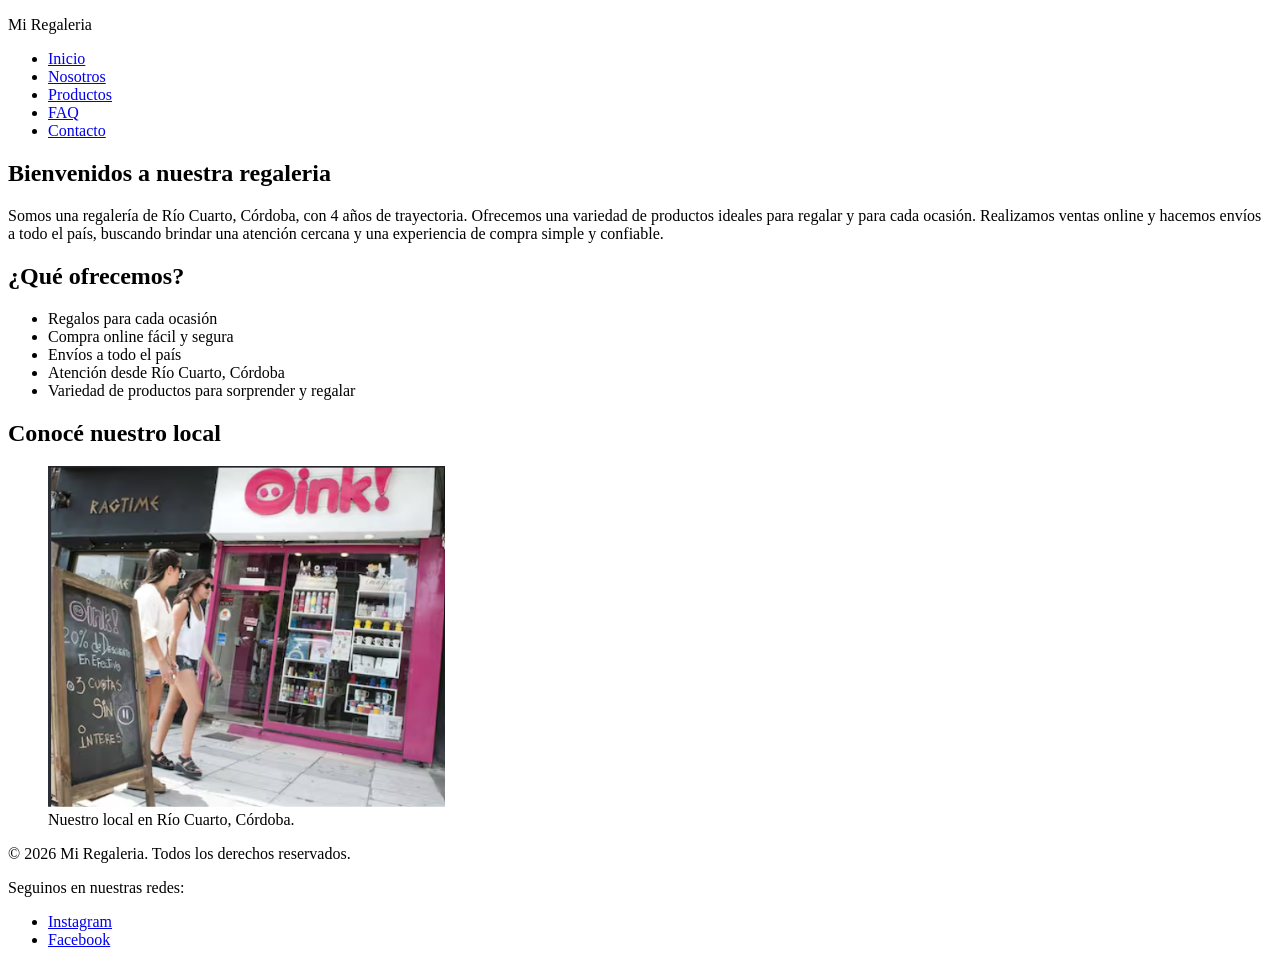
==== myregaleria/index.html @ a4a95bdc "Add files via upload" ====
<!DOCTYPE html>
<html lang="es">

<head>
    <meta charset="UTF-8">
    <meta name="viewport" content="width=device-width, initial-scale=1.0">
    <title>Mi Regaleria</title>
</head>

<body>

    <header>
        <p>Mi Regaleria</p>

        <nav>
            <ul>
                <li><a href="index.html">Inicio</a></li>
                <li><a href="pages/nosotros.html">Nosotros</a></li>
                <li><a href="pages/productos.html">Productos</a></li>
                <li><a href="pages/faq.html">FAQ</a></li>
                <li><a href="pages/contacto.html">Contacto</a></li>
            </ul>
        </nav>
    </header>

    <main>

        <section>
            <h1>Bienvenidos a nuestra regaleria</h1>

            <p>
                Somos una regalería de Río Cuarto, Córdoba, con 4 años de trayectoria.
                Ofrecemos una variedad de productos ideales para regalar y para cada ocasión.
                Realizamos ventas online y hacemos envíos a todo el país, buscando brindar
                una atención cercana y una experiencia de compra simple y confiable.
            </p>
        </section>

        <section>
            <h2>¿Qué ofrecemos?</h2>

            <ul>
                <li>Regalos para cada ocasión</li>
                <li>Compra online fácil y segura</li>
                <li>Envíos a todo el país</li>
                <li>Atención desde Río Cuarto, Córdoba</li>
                <li>Variedad de productos para sorprender y regalar</li>
            </ul>
        </section>



        <section>
            <h2>Conocé nuestro local</h2>
            <figure>
                <img src="./img/local.png"
                    alt="Fachada del local de Mi Regalería en Río Cuarto con exhibición de productos">
                <figcaption>Nuestro local en Río Cuarto, Córdoba.</figcaption>
            </figure>
        </section>

 
    </main>

    <footer>

        <p>&copy; 2026 Mi Regaleria. Todos los derechos reservados.</p>

        <p>Seguinos en nuestras redes:</p>

        <ul>
            <li><a href="#">Instagram</a></li>
            <li><a href="#">Facebook</a></li>
        </ul>

    </footer>

</body>

</html>
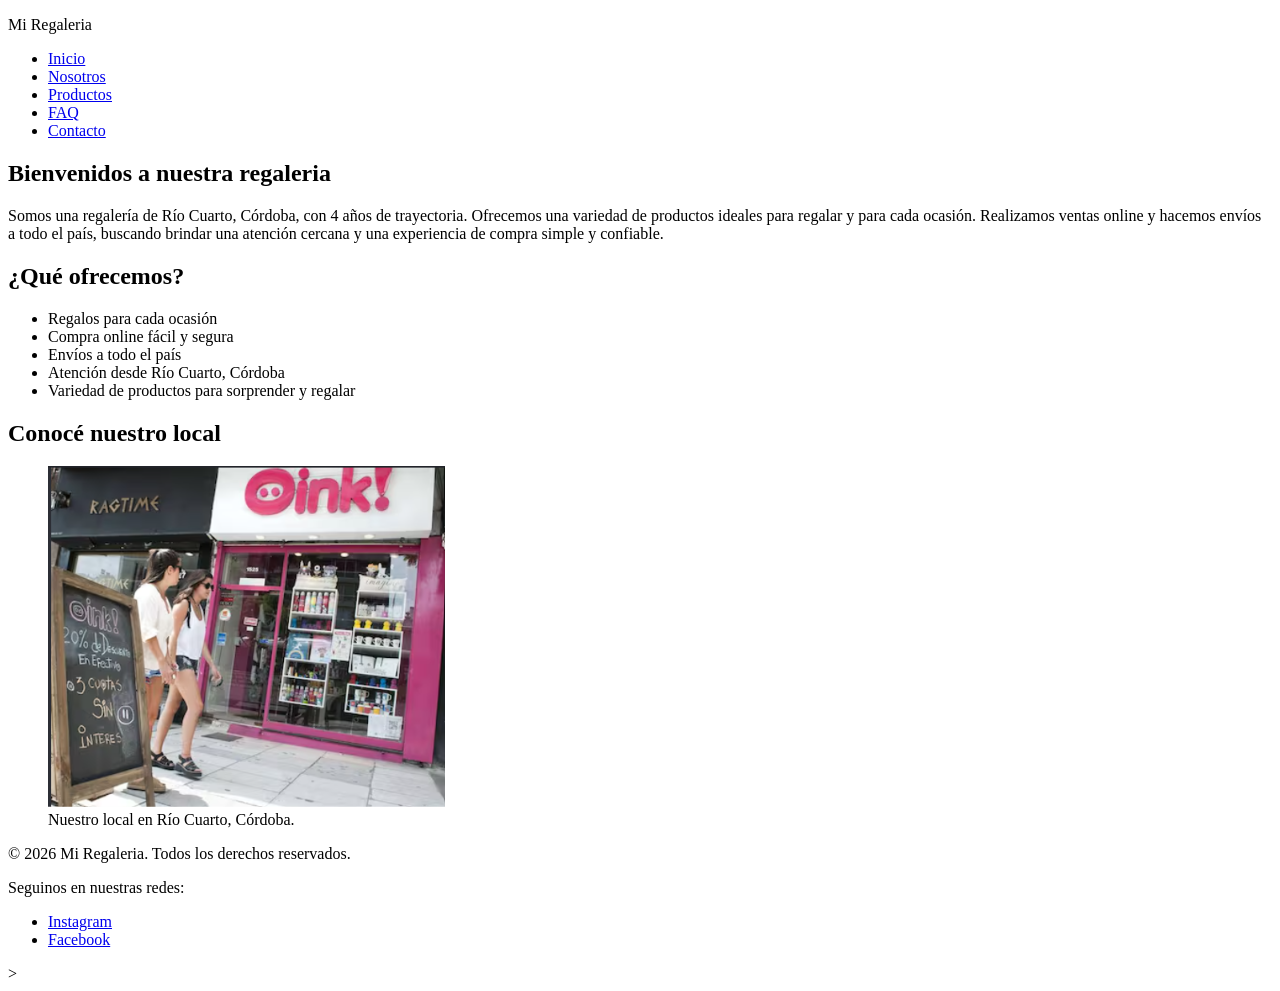
==== commit 81d8dad4: "prueba index" ====
--- a/myregaleria/index.html
+++ b/myregaleria/index.html
@@ -74,7 +74,7 @@
         </ul>
 
     </footer>
-
+<!--index-->>
 </body>
 
 </html>
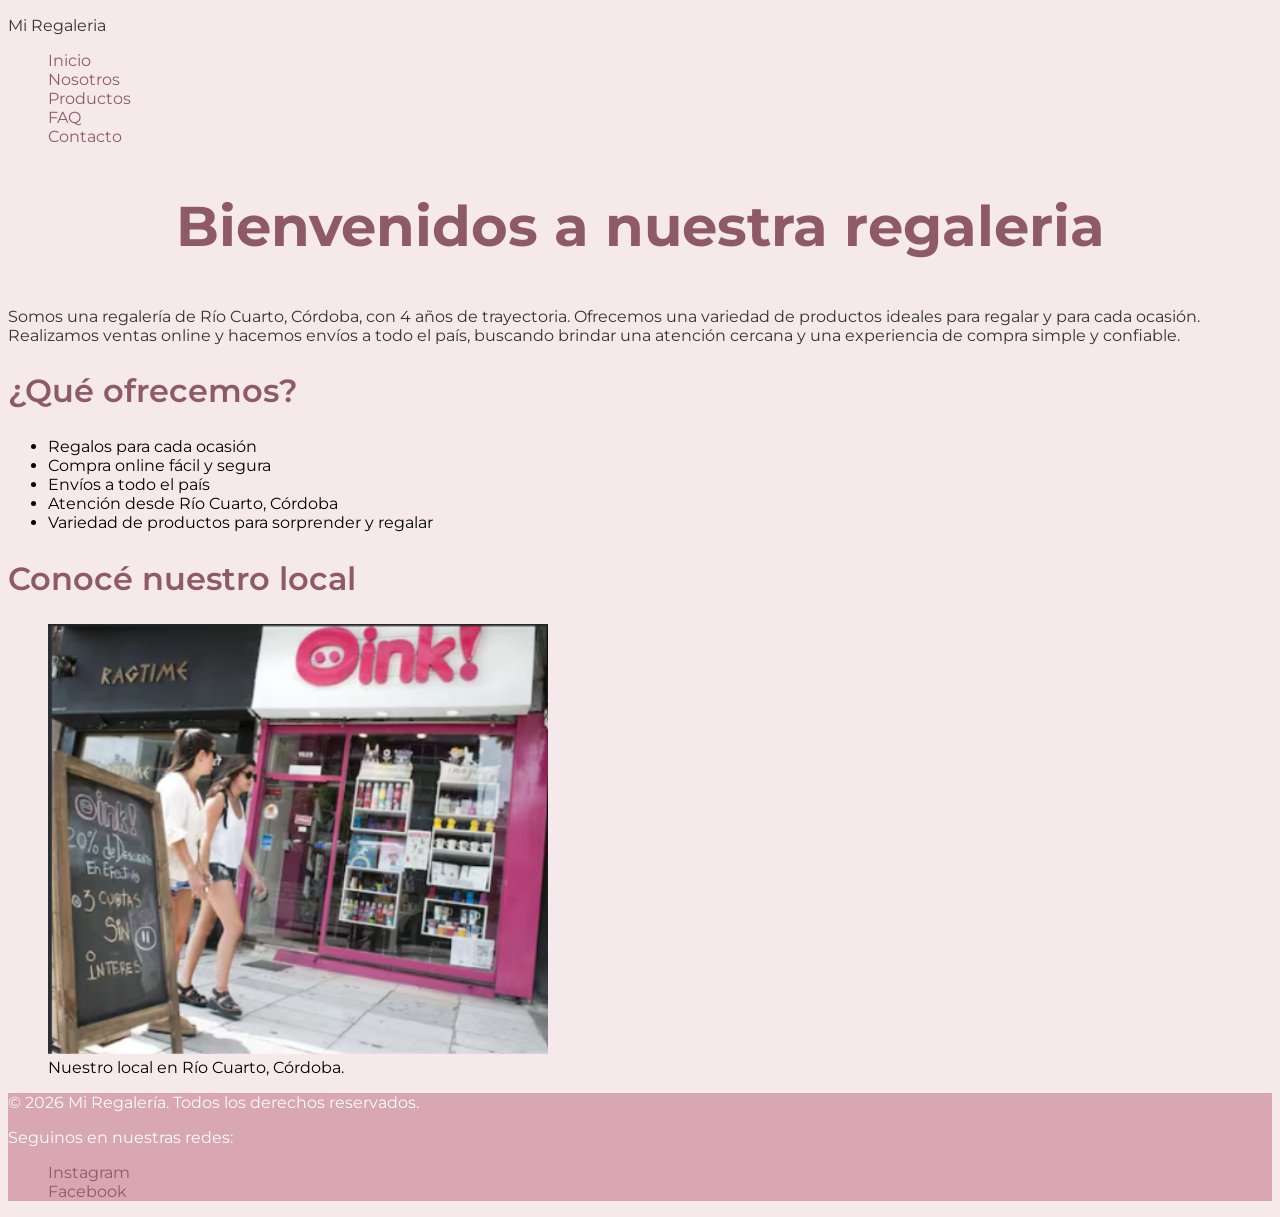
==== commit 153a5556: "Hoja de stilo css y correccion de algunos errores" ====
--- a/myregaleria/index.html
+++ b/myregaleria/index.html
@@ -4,16 +4,18 @@
 <head>
     <meta charset="UTF-8">
     <meta name="viewport" content="width=device-width, initial-scale=1.0">
+    <!-- CSS -->
+    <link rel="stylesheet" href="./styles/styles.css">
     <title>Mi Regaleria</title>
 </head>
 
 <body>
 
     <header>
-        <p>Mi Regaleria</p>
+        <p class="logo">Mi Regaleria</p>
 
         <nav>
-            <ul>
+            <ul class="nav-ul">
                 <li><a href="index.html">Inicio</a></li>
                 <li><a href="pages/nosotros.html">Nosotros</a></li>
                 <li><a href="pages/productos.html">Productos</a></li>
@@ -53,28 +55,25 @@
         <section>
             <h2>Conocé nuestro local</h2>
             <figure>
-                <img src="./img/local.png"
+                <img src="./assets/img/local.png"
                     alt="Fachada del local de Mi Regalería en Río Cuarto con exhibición de productos">
                 <figcaption>Nuestro local en Río Cuarto, Córdoba.</figcaption>
             </figure>
         </section>
 
- 
+
     </main>
 
     <footer>
+        <p class="p-footer">&copy; 2026 Mi Regalería. Todos los derechos reservados.</p>
+        <p class="p-footer">Seguinos en nuestras redes:</p>
 
-        <p>&copy; 2026 Mi Regaleria. Todos los derechos reservados.</p>
-
-        <p>Seguinos en nuestras redes:</p>
-
-        <ul>
+        <ul class="nav-ul">
             <li><a href="#">Instagram</a></li>
             <li><a href="#">Facebook</a></li>
         </ul>
 
     </footer>
-<!--index-->>
 </body>
 
 </html>
--- a/myregaleria/styles/styles.css
+++ b/myregaleria/styles/styles.css
@@ -0,0 +1,84 @@
+/* selector {
+    propiedad: valor;
+}
+*/
+
+/* 1rem = 16px */
+
+
+/* Importamos la tipografía desde Google Fonts */
+
+@import url('https://fonts.googleapis.com/css2?family=Montserrat:ital,wght@0,100..900;1,100..900&display=swap');
+
+
+/* Estilos generales de la página */
+
+body {
+    font-family: "Montserrat", sans-serif;
+    background-color: #F5E9EC;
+}
+
+
+/* Título principal */
+
+h1 {
+    color: #8E5A68;
+    font-size: 3.5rem;
+    font-weight: 700;
+    text-align: center;
+}
+
+
+/* Títulos secundarios */
+
+h2 {
+    color: #8E5A68;
+    font-size: 2rem;
+    font-weight: 600;
+}
+
+
+/* Títulos de los productos */
+
+h3 {
+    color: #8E5A68;
+    font-size: 1.5rem;
+    font-weight: 600;
+}
+
+
+/* Texto de la página */
+
+p {
+    color: #333333;
+}
+
+
+/* Estilos de la barra de navegación */
+
+.nav-ul li {
+    list-style: none;
+}
+
+.nav-ul li a {
+    color: #8E5A68;
+    text-decoration: none;
+}
+
+
+/* Tamaño de las imágenes */
+
+figure img {
+    width: 500px;
+}
+
+
+/* Estilos del pie de página */
+
+footer {
+    background-color: #D8A7B1;
+}
+
+.p-footer {
+    color: #FFFFFF;
+}
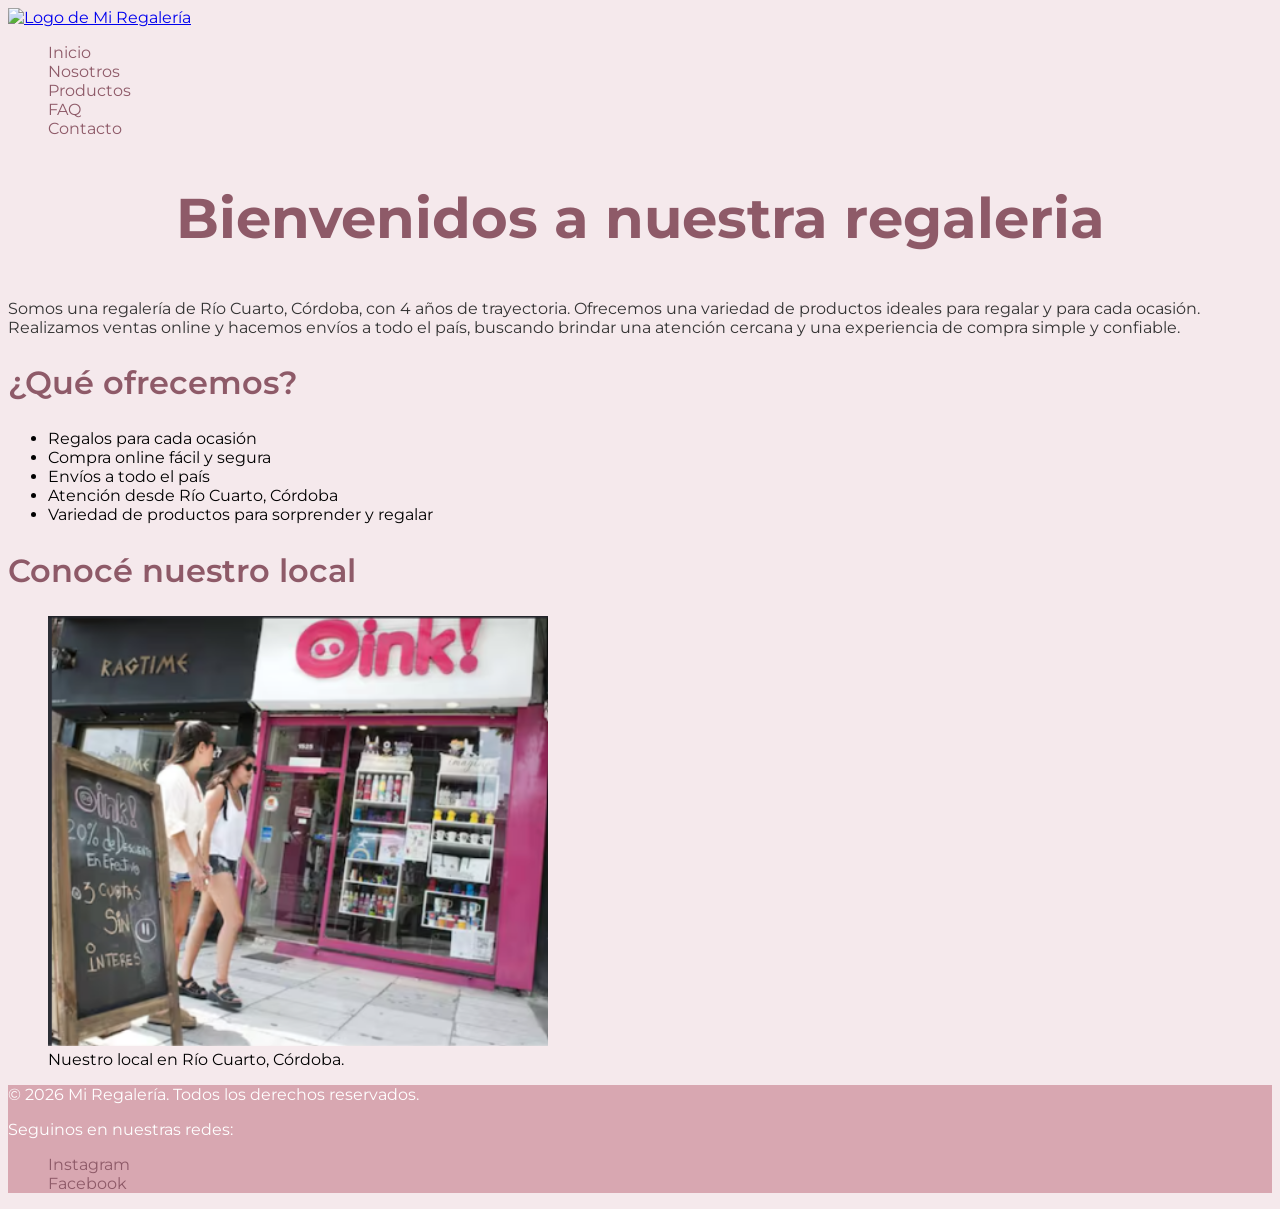
==== commit 6ed7e62d: "Agrego logo en header" ====
--- a/myregaleria/index.html
+++ b/myregaleria/index.html
@@ -12,7 +12,7 @@
 <body>
 
     <header>
-        <p class="logo">Mi Regaleria</p>
+        <a href="../index.html"> <img src="../assets/img/logo.jpg" alt="Logo de Mi Regalería" class="logo"> </a>
 
         <nav>
             <ul class="nav-ul">
--- a/myregaleria/styles/styles.css
+++ b/myregaleria/styles/styles.css
@@ -17,6 +17,7 @@
     font-family: "Montserrat", sans-serif;
     background-color: #F5E9EC;
 }
+
 
 
 /* Título principal */
@@ -53,6 +54,14 @@
     color: #333333;
 }
 
+/* Tamaños para el logo */
+
+.logo {
+    width: 100px;
+    height: auto;
+    object-fit: contain;
+}
+
 
 /* Estilos de la barra de navegación */
 
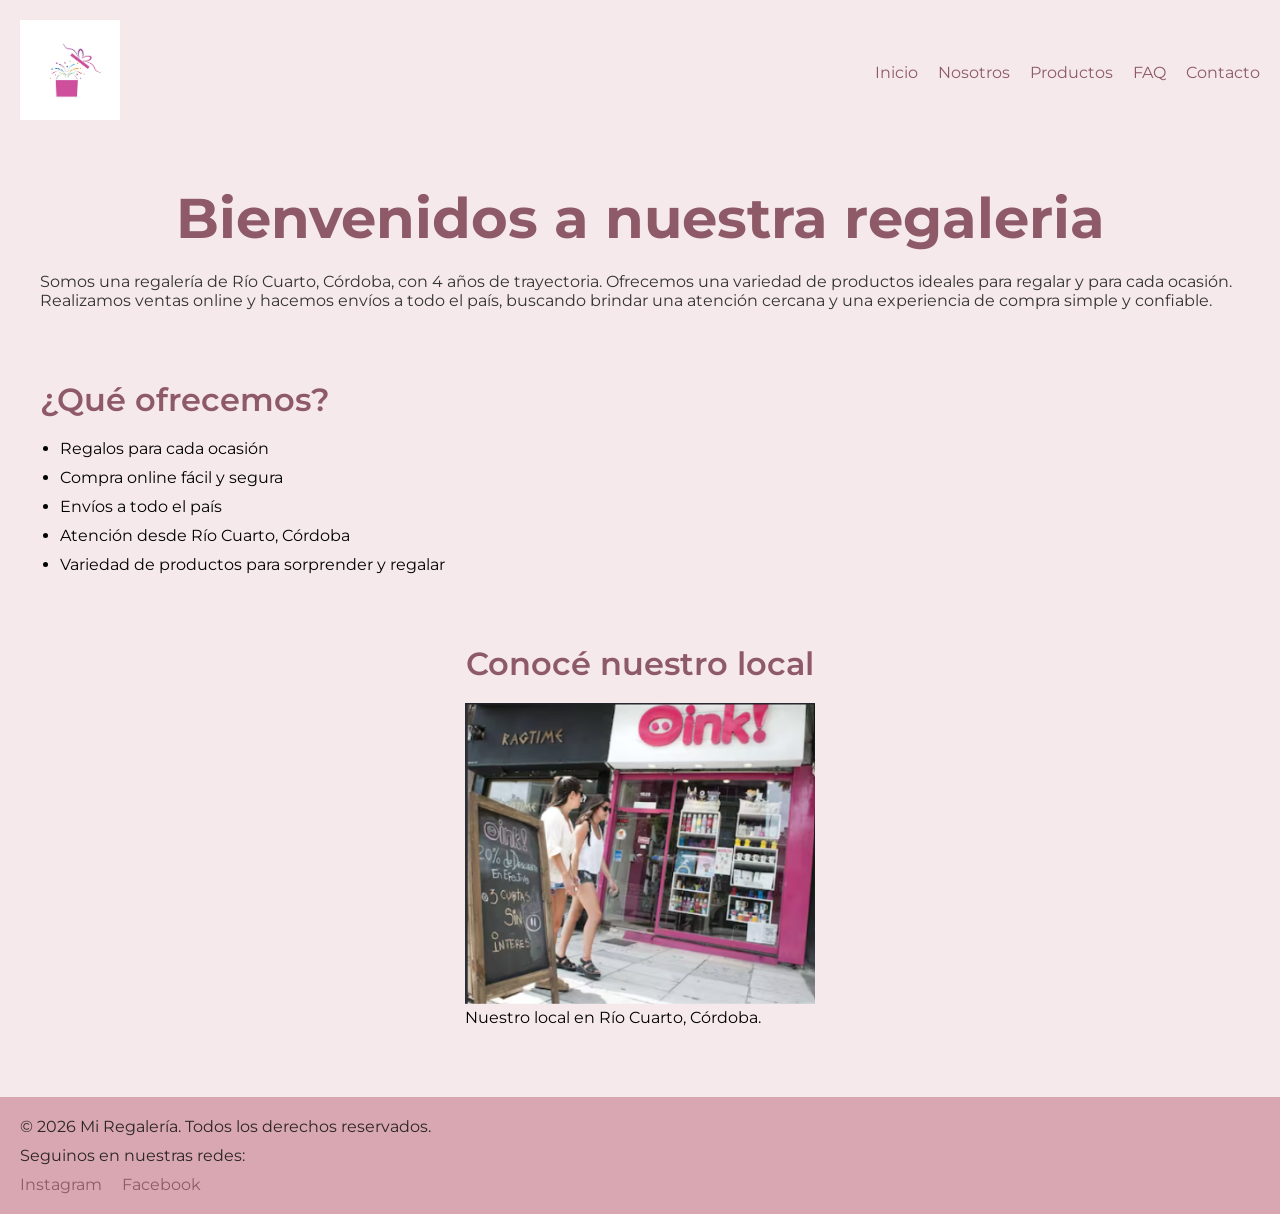
==== commit e3ffe584: "Entregable 3" ====
--- a/myregaleria/index.html
+++ b/myregaleria/index.html
@@ -12,8 +12,9 @@
 <body>
 
     <header>
-        <a href="../index.html"> <img src="../assets/img/logo.jpg" alt="Logo de Mi Regalería" class="logo"> </a>
-
+        <a href="./index.html">
+            <img src="./assets/img/logo.jpg" alt="Logo de Mi Regalería" class="logo">
+        </a>
         <nav>
             <ul class="nav-ul">
                 <li><a href="index.html">Inicio</a></li>
@@ -26,8 +27,9 @@
     </header>
 
     <main>
+        <!-- Sección de bienvenida -->
 
-        <section>
+        <section class="bienvenida">
             <h1>Bienvenidos a nuestra regaleria</h1>
 
             <p>
@@ -37,8 +39,10 @@
                 una atención cercana y una experiencia de compra simple y confiable.
             </p>
         </section>
+        
+        <!-- Sección de beneficios -->
 
-        <section>
+        <section class="beneficios">
             <h2>¿Qué ofrecemos?</h2>
 
             <ul>
@@ -51,8 +55,9 @@
         </section>
 
 
+        <!-- Sección de nuestro local -->
 
-        <section>
+        <section class="local">
             <h2>Conocé nuestro local</h2>
             <figure>
                 <img src="./assets/img/local.png"
--- a/myregaleria/styles/styles.css
+++ b/myregaleria/styles/styles.css
@@ -1,27 +1,27 @@
-/* selector {
-    propiedad: valor;
-}
-*/
 
-/* 1rem = 16px */
+/* ===== GOOGLE FONTS ===== */
+
+@import url('https://fonts.googleapis.com/css2?family=Montserrat:wght@100..900&display=swap');
 
 
-/* Importamos la tipografía desde Google Fonts */
+/* ===== RESET DEL BOX MODEL ===== */
 
-@import url('https://fonts.googleapis.com/css2?family=Montserrat:ital,wght@0,100..900;1,100..900&display=swap');
+/* Eliminamos los márgenes y espacios predeterminados */
+* {
+    margin: 0;
+    padding: 0;
+    box-sizing: border-box;
+}
 
 
-/* Estilos generales de la página */
+/* ===== ESTILOS GENERALES ===== */
 
 body {
     font-family: "Montserrat", sans-serif;
     background-color: #F5E9EC;
 }
 
-
-
 /* Título principal */
-
 h1 {
     color: #8E5A68;
     font-size: 3.5rem;
@@ -29,65 +29,157 @@
     text-align: center;
 }
 
-
 /* Títulos secundarios */
-
 h2 {
     color: #8E5A68;
     font-size: 2rem;
     font-weight: 600;
 }
 
-
 /* Títulos de los productos */
-
 h3 {
     color: #8E5A68;
     font-size: 1.5rem;
     font-weight: 600;
 }
 
-
-/* Texto de la página */
-
+/* Textos de la página */
 p {
     color: #333333;
 }
 
-/* Tamaños para el logo */
 
+/* ===== HEADER Y NAVEGACIÓN ===== */
+
+/* Organizamos el logo y el menú en una fila */
+header {
+    display: flex;
+    justify-content: space-between;
+    align-items: center;
+    padding: 20px;
+}
+
+/* Tamaño del logo */
 .logo {
     width: 100px;
     height: auto;
     object-fit: contain;
 }
 
+/* Organizamos los enlaces del menú */
+.nav-ul {
+    display: flex;
+    gap: 20px;
+    list-style: none;
+    align-items: center;
+}
 
-/* Estilos de la barra de navegación */
-
+/* Quitamos las viñetas de las listas de navegación */
 .nav-ul li {
     list-style: none;
 }
 
+/* Estilos de los enlaces */
 .nav-ul li a {
     color: #8E5A68;
     text-decoration: none;
 }
 
 
-/* Tamaño de las imágenes */
+/* ===== CONTENIDO PRINCIPAL ===== */
 
-figure img {
-    width: 500px;
+/* Espacio interno del contenido */
+main {
+    padding: 20px;
+}
+
+/* Separación entre las secciones */
+section {
+    margin-bottom: 30px;
 }
 
 
-/* Estilos del pie de página */
+/* ===== PÁGINA DE INICIO ===== */
 
+/* Sección de bienvenida */
+.bienvenida {
+    display: flex;
+    flex-direction: column;
+    gap: 20px;
+    align-items: center;
+    padding: 20px;
+}
+
+/* Sección de beneficios */
+.beneficios {
+    display: flex;
+    flex-direction: column;
+    gap: 20px;
+    padding: 20px;
+}
+
+/* Organizamos los elementos de la lista */
+.beneficios ul {
+    display: flex;
+    flex-direction: column;
+    gap: 10px;
+    padding-left: 20px;
+}
+
+/* Sección de nuestro local */
+.local {
+    display: flex;
+    flex-direction: column;
+    gap: 20px;
+    padding: 20px;
+    align-items: center;
+}
+
+
+/* ===== PÁGINA DE PRODUCTOS ===== */
+
+/* Organizamos las tarjetas una al lado de la otra */
+.productos {
+    display: flex;
+    flex-direction: row;
+    gap: 20px;
+    flex-wrap: wrap;
+}
+
+/* Estilos de cada tarjeta de producto */
+.productos article {
+    padding: 20px;
+    border: 1px solid #8E5A68;
+    flex: 1 1 300px;
+
+    display: flex;
+    flex-direction: column;
+    gap: 15px;
+}
+
+
+/* ===== IMÁGENES ===== */
+
+/* Ajustamos el tamaño de las imágenes */
+figure img {
+    width: 100%;
+    max-width: 350px;
+}
+
+
+/* ===== FOOTER ===== */
+
+/* Organizamos el contenido del pie de página */
 footer {
     background-color: #D8A7B1;
+    padding: 20px;
+
+    display: flex;
+    flex-direction: column;
+    gap: 10px;
 }
 
+/* Color de los textos del footer */
 .p-footer {
-    color: #FFFFFF;
-}+    color: #2c2525;
+}
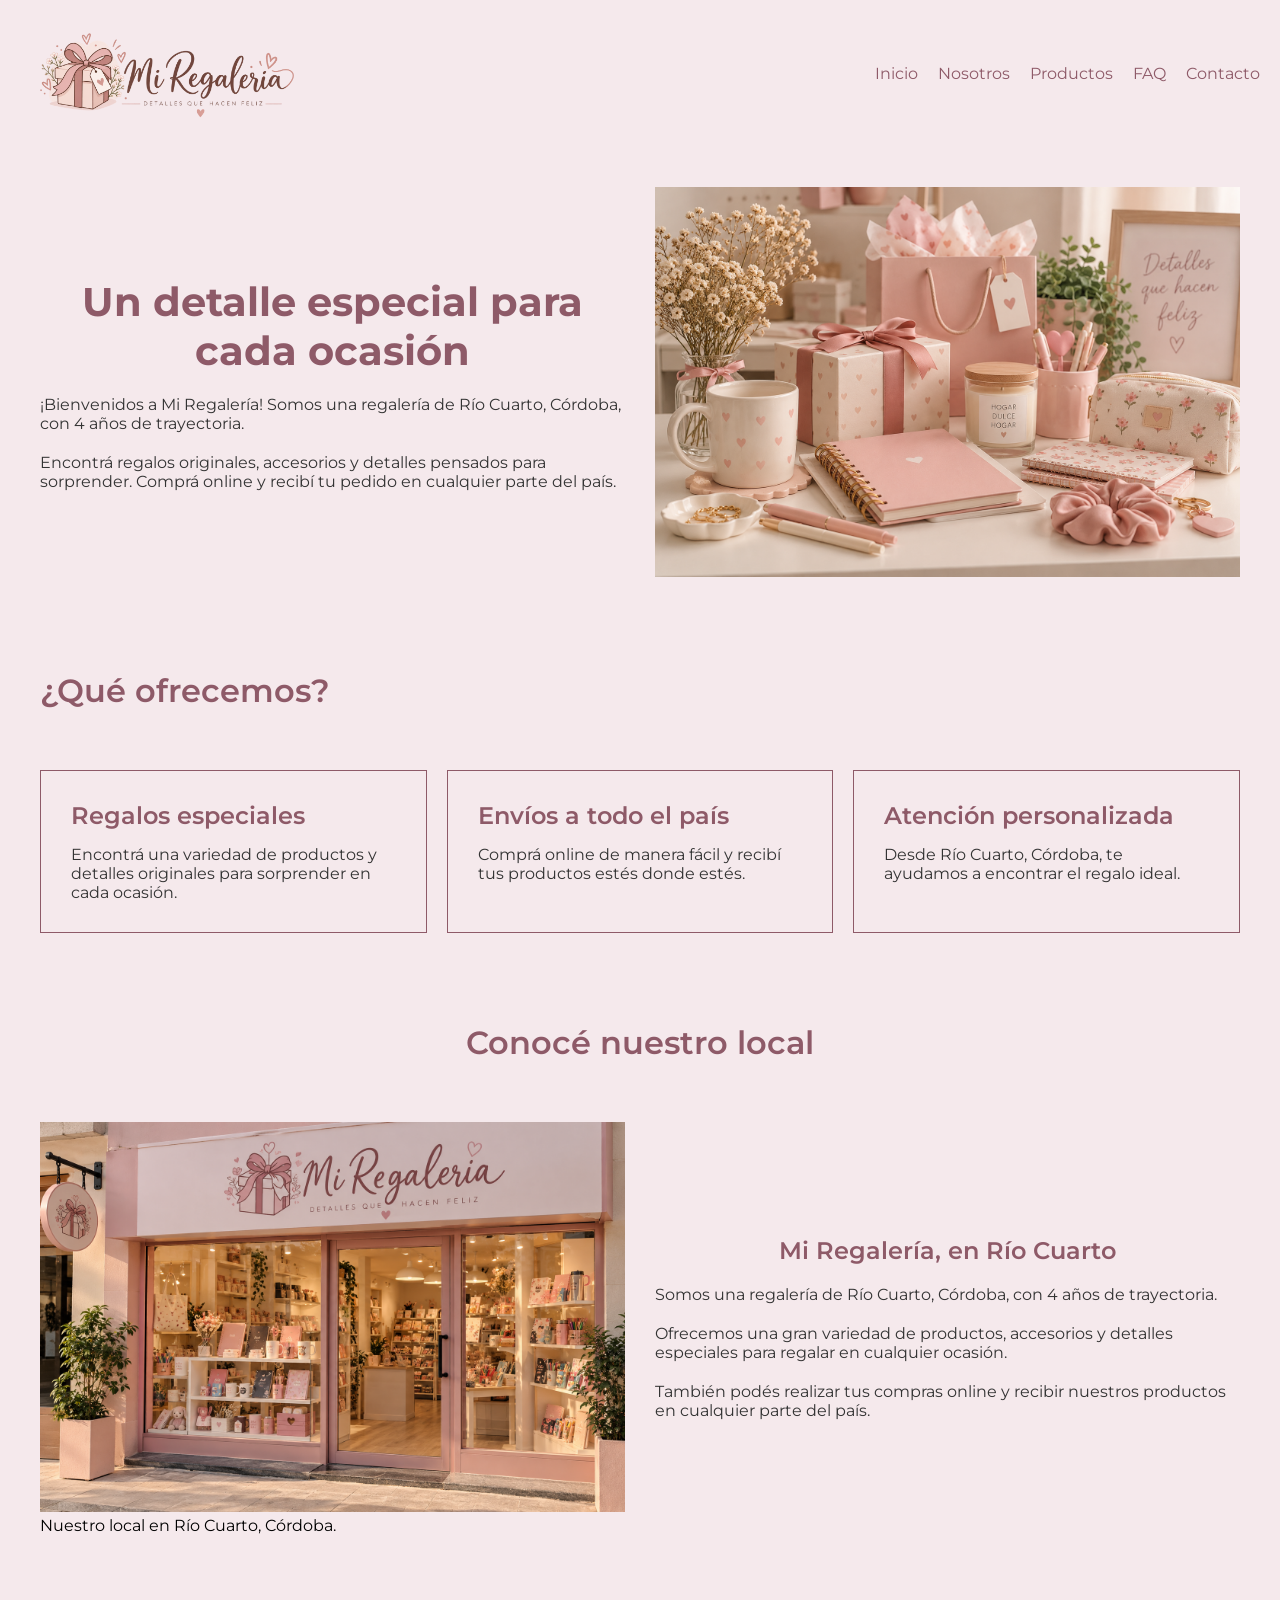
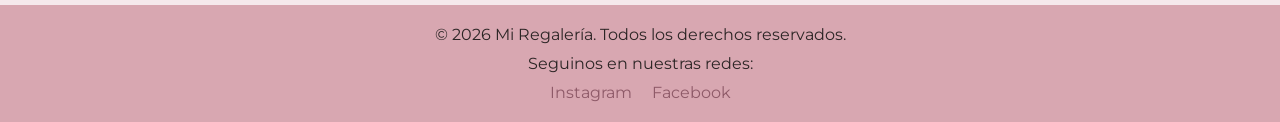
==== commit 22605509: "Entrega modulo 4 - CSS Grid y Media Queries" ====
--- a/myregaleria/index.html
+++ b/myregaleria/index.html
@@ -13,11 +13,11 @@
 
     <header>
         <a href="./index.html">
-            <img src="./assets/img/logo.jpg" alt="Logo de Mi Regalería" class="logo">
+            <img src="./assets/img/logo-miRegaleria3.png" alt="Logo de Mi Regalería" class="logo">
         </a>
         <nav>
             <ul class="nav-ul">
-                <li><a href="index.html">Inicio</a></li>
+                <li><a href="#">Inicio</a></li>
                 <li><a href="pages/nosotros.html">Nosotros</a></li>
                 <li><a href="pages/productos.html">Productos</a></li>
                 <li><a href="pages/faq.html">FAQ</a></li>
@@ -26,44 +26,112 @@
         </nav>
     </header>
 
-    <main>
+    <main class="inicio-grid">
+
         <!-- Sección de bienvenida -->
 
         <section class="bienvenida">
-            <h1>Bienvenidos a nuestra regaleria</h1>
 
-            <p>
-                Somos una regalería de Río Cuarto, Córdoba, con 4 años de trayectoria.
-                Ofrecemos una variedad de productos ideales para regalar y para cada ocasión.
-                Realizamos ventas online y hacemos envíos a todo el país, buscando brindar
-                una atención cercana y una experiencia de compra simple y confiable.
-            </p>
+            <div class="bienvenida-texto">
+                <h1>Un detalle especial para cada ocasión</h1>
+
+                <p>
+                    ¡Bienvenidos a Mi Regalería! Somos una regalería de
+                    Río Cuarto, Córdoba, con 4 años de trayectoria.
+                </p>
+
+                <p>
+                    Encontrá regalos originales, accesorios y detalles
+                    pensados para sorprender. Comprá online y recibí
+                    tu pedido en cualquier parte del país.
+                </p>
+            </div>
+
+            <figure>
+                <img src="./assets/img/imagen-bienvenida.png" alt="Selección de regalos y accesorios de Mi Regalería">
+            </figure>
+
         </section>
-        
+
         <!-- Sección de beneficios -->
 
         <section class="beneficios">
+
             <h2>¿Qué ofrecemos?</h2>
 
-            <ul>
-                <li>Regalos para cada ocasión</li>
-                <li>Compra online fácil y segura</li>
-                <li>Envíos a todo el país</li>
-                <li>Atención desde Río Cuarto, Córdoba</li>
-                <li>Variedad de productos para sorprender y regalar</li>
-            </ul>
+            <div class="beneficios-grid">
+
+                <!-- Beneficio 1 -->
+                <article>
+                    <h3>Regalos especiales</h3>
+                    <p>
+                        Encontrá una variedad de productos y detalles
+                        originales para sorprender en cada ocasión.
+                    </p>
+                </article>
+
+                <!-- Beneficio 2 -->
+                <article>
+                    <h3>Envíos a todo el país</h3>
+                    <p>
+                        Comprá online de manera fácil y recibí
+                        tus productos estés donde estés.
+                    </p>
+                </article>
+
+                <!-- Beneficio 3 -->
+                <article>
+                    <h3>Atención personalizada</h3>
+                    <p>
+                        Desde Río Cuarto, Córdoba, te ayudamos
+                        a encontrar el regalo ideal.
+                    </p>
+                </article>
+
+            </div>
+
         </section>
-
 
         <!-- Sección de nuestro local -->
 
         <section class="local">
+
             <h2>Conocé nuestro local</h2>
-            <figure>
-                <img src="./assets/img/local.png"
-                    alt="Fachada del local de Mi Regalería en Río Cuarto con exhibición de productos">
-                <figcaption>Nuestro local en Río Cuarto, Córdoba.</figcaption>
-            </figure>
+
+            <div class="local-grid">
+
+                <!-- Imagen del local -->
+                <figure>
+                    <img src="./assets/img/local.png" alt="Fachada del local de Mi Regalería en Río Cuarto">
+                    <figcaption>Nuestro local en Río Cuarto, Córdoba.</figcaption>
+                </figure>
+
+                <!-- Información del local -->
+                <div class="local-texto">
+
+                    <h3>Mi Regalería, en Río Cuarto</h3>
+
+                    <p>
+                        Somos una regalería de Río Cuarto, Córdoba,
+                        con 4 años de trayectoria.
+                    </p>
+
+                    <p>
+                        Ofrecemos una gran variedad de productos,
+                        accesorios y detalles especiales para regalar
+                        en cualquier ocasión.
+                    </p>
+
+                    <p>
+                        También podés realizar tus compras online
+                        y recibir nuestros productos en cualquier
+                        parte del país.
+                    </p>
+
+                </div>
+
+            </div>
+
         </section>
 
 
--- a/myregaleria/styles/styles.css
+++ b/myregaleria/styles/styles.css
@@ -1,4 +1,3 @@
-
 /* ===== GOOGLE FONTS ===== */
 
 @import url('https://fonts.googleapis.com/css2?family=Montserrat:wght@100..900&display=swap');
@@ -19,12 +18,20 @@
 body {
     font-family: "Montserrat", sans-serif;
     background-color: #F5E9EC;
+
+    display: grid;
+    grid-template-columns: 1fr;
+
+    grid-template-areas:
+        "header"
+        "main"
+        "footer";
 }
 
 /* Título principal */
 h1 {
     color: #8E5A68;
-    font-size: 3.5rem;
+    font-size: 2rem;
     font-weight: 700;
     text-align: center;
 }
@@ -32,14 +39,14 @@
 /* Títulos secundarios */
 h2 {
     color: #8E5A68;
-    font-size: 2rem;
+    font-size: 1.5rem;
     font-weight: 600;
 }
 
 /* Títulos de los productos */
 h3 {
     color: #8E5A68;
-    font-size: 1.5rem;
+    font-size: 1rem;
     font-weight: 600;
 }
 
@@ -51,30 +58,36 @@
 
 /* ===== HEADER Y NAVEGACIÓN ===== */
 
-/* Organizamos el logo y el menú en una fila */
+/* Versión celular: logo arriba y menú debajo */
 header {
-    display: flex;
-    justify-content: space-between;
-    align-items: center;
+    grid-area: header;
+
+    display: flex;
+    flex-direction: column;
+    align-items: center;
+    gap: 20px;
+
     padding: 20px;
 }
 
 /* Tamaño del logo */
 .logo {
-    width: 100px;
-    height: auto;
-    object-fit: contain;
+    width: 280px;
+    height: auto;
 }
 
 /* Organizamos los enlaces del menú */
 .nav-ul {
     display: flex;
-    gap: 20px;
+    flex-wrap: wrap;
+    justify-content: center;
+    align-items: center;
+    gap: 15px;
+
     list-style: none;
-    align-items: center;
-}
-
-/* Quitamos las viñetas de las listas de navegación */
+}
+
+/* Quitamos las viñetas */
 .nav-ul li {
     list-style: none;
 }
@@ -88,12 +101,12 @@
 
 /* ===== CONTENIDO PRINCIPAL ===== */
 
-/* Espacio interno del contenido */
 main {
-    padding: 20px;
-}
-
-/* Separación entre las secciones */
+    grid-area: main;
+    padding: 20px;
+}
+
+/* Separación entre secciones */
 section {
     margin-bottom: 30px;
 }
@@ -101,85 +114,386 @@
 
 /* ===== PÁGINA DE INICIO ===== */
 
-/* Sección de bienvenida */
+/* Grid principal de Inicio: Mobile-First */
+.inicio-grid {
+    display: grid;
+    grid-template-columns: 1fr;
+
+    grid-template-areas:
+        "bienvenida"
+        "beneficios"
+        "local";
+
+    gap: 20px;
+}
+
+
+/* ===== SECCIÓN DE BIENVENIDA ===== */
+
 .bienvenida {
-    display: flex;
-    flex-direction: column;
-    gap: 20px;
-    align-items: center;
-    padding: 20px;
-}
-
-/* Sección de beneficios */
+    grid-area: bienvenida;
+
+    display: grid;
+    grid-template-columns: 1fr;
+    gap: 30px;
+
+    padding: 20px;
+    align-items: center;
+
+}
+
+.bienvenida-texto {
+    display: flex;
+    flex-direction: column;
+    gap: 20px;
+}
+
+.bienvenida h1 {
+    font-size: 2.5rem;
+}
+
+
+.bienvenida figure img {
+    width: 100%;
+    max-width: 100%;
+    height: auto;
+}
+
+/* ===== SECCIÓN DE BENEFICIOS ===== */
+
 .beneficios {
-    display: flex;
-    flex-direction: column;
-    gap: 20px;
-    padding: 20px;
-}
-
-/* Organizamos los elementos de la lista */
-.beneficios ul {
+    grid-area: beneficios;
+
+    display: flex;
+    flex-direction: column;
+    gap: 30px;
+
+    padding: 20px;
+}
+
+/* Contenedor de las tarjetas */
+.beneficios-grid {
+    display: grid;
+    grid-template-columns: 1fr;
+    gap: 20px;
+}
+
+/* Cada tarjeta */
+.beneficios-grid article {
+    border: 1px solid #8E5A68;
+    padding: 30px;
+
+    display: flex;
+    flex-direction: column;
+    gap: 15px;
+}
+
+
+/* ===== SECCIÓN DE NUESTRO LOCAL ===== */
+
+.local {
+    grid-area: local;
+
+    display: flex;
+    flex-direction: column;
+    gap: 30px;
+
+    padding: 20px;
+}
+
+/* Contenedor de imagen y texto */
+.local-grid {
+    display: grid;
+    grid-template-columns: 1fr;
+    gap: 30px;
+    align-items: center;
+}
+
+/* Información del local */
+.local-texto {
+    display: flex;
+    flex-direction: column;
+    gap: 20px;
+    text-align: left;
+
+}
+
+.local h2 {
+    text-align: center;
+}
+
+/* Imagen del local */
+
+.local figure img {
+    width: 100%;
+    max-width: 100%;
+    height: auto;
+}
+
+/* ===== PÁGINA DE PRODUCTOS ===== */
+
+/* Versión celular: una sola columna */
+.productos {
+    display: grid;
+    grid-template-columns: 1fr;
+    gap: 20px;
+
+    max-width: 1500px;
+    margin: 0 auto;
+}
+
+/* Estilos de cada tarjeta */
+.productos article {
+    padding: 20px;
+    border: 1px solid #8E5A68;
+
+    display: flex;
+    flex-direction: column;
+    gap: 15px;
+}
+
+/* Separación entre el título y las tarjetas */
+h2 {
+    margin-bottom: 30px;
+}
+
+/* ===== IMÁGENES ===== */
+
+/* Ajustamos las imágenes al espacio disponible */
+figure img {
+    width: 100%;
+    max-width: 350px;
+}
+
+
+/* ===== FOOTER ===== */
+
+footer {
+    grid-area: footer;
+
+    background-color: #D8A7B1;
+    padding: 20px;
+
     display: flex;
     flex-direction: column;
     gap: 10px;
-    padding-left: 20px;
-}
-
-/* Sección de nuestro local */
-.local {
-    display: flex;
-    flex-direction: column;
-    gap: 20px;
-    padding: 20px;
-    align-items: center;
-}
-
-
-/* ===== PÁGINA DE PRODUCTOS ===== */
-
-/* Organizamos las tarjetas una al lado de la otra */
-.productos {
-    display: flex;
-    flex-direction: row;
-    gap: 20px;
-    flex-wrap: wrap;
-}
-
-/* Estilos de cada tarjeta de producto */
-.productos article {
-    padding: 20px;
-    border: 1px solid #8E5A68;
-    flex: 1 1 300px;
-
-    display: flex;
-    flex-direction: column;
-    gap: 15px;
-}
-
-
-/* ===== IMÁGENES ===== */
-
-/* Ajustamos el tamaño de las imágenes */
-figure img {
-    width: 100%;
-    max-width: 350px;
-}
-
-
-/* ===== FOOTER ===== */
-
-/* Organizamos el contenido del pie de página */
-footer {
-    background-color: #D8A7B1;
-    padding: 20px;
-
-    display: flex;
-    flex-direction: column;
-    gap: 10px;
+    align-items: center;
+    text-align: center;
 }
 
 /* Color de los textos del footer */
 .p-footer {
     color: #2c2525;
 }
+
+
+
+/* ===== PÁGINA NOSOTROS ===== */
+
+.historia {
+    padding: 20px;
+}
+
+.historia h2 {
+    text-align: center;
+}
+
+.historia-grid {
+    display: grid;
+    grid-template-columns: 1fr;
+    gap: 30px;
+    align-items: center;
+}
+
+.historia-texto {
+    display: flex;
+    flex-direction: column;
+    gap: 20px;
+}
+
+.historia figure img {
+    width: 100%;
+    max-width: 100%;
+    height: auto;
+}
+
+/* ===== PÁGINA FAQ ===== */
+
+.faq-grid {
+    display: grid;
+    grid-template-columns: 1fr;
+    gap: 20px;
+}
+
+.faq-grid article {
+    border: 1px solid #8E5A68;
+    padding: 30px;
+
+    display: flex;
+    flex-direction: column;
+    gap: 15px;
+}
+
+.faq-grid h2 {
+    font-size: 1.5rem;
+    margin-bottom: 0;
+}
+
+/* ===== ATENCIÓN AL CLIENTE - FAQ ===== */
+
+.faq-atencion {
+    display: flex;
+    flex-direction: column;
+    align-items: center;
+    gap: 20px;
+    padding: 20px;
+}
+
+.faq-atencion h2 {
+    text-align: center;
+    margin-bottom: 0;
+}
+
+.faq-atencion figure {
+    width: 100%;
+    max-width: 700px;
+    text-align: center;
+}
+
+.faq-atencion figure img {
+    width: 100%;
+    max-width: 100%;
+    height: auto;
+}
+
+/* ===== PÁGINA CONTACTO ===== */
+
+/* Contenedor principal */
+.contacto-grid {
+    display: grid;
+    grid-template-columns: 1fr;
+    gap: 30px;
+}
+
+/* Secciones de contacto */
+.contacto-formulario,
+.contacto-atencion {
+    padding: 20px;
+    border: 1px solid #8E5A68;
+}
+
+/* Títulos */
+.contacto-formulario h2,
+.contacto-atencion h2 {
+    text-align: center;
+}
+
+/* Formulario */
+.contacto-formulario form {
+    display: flex;
+    flex-direction: column;
+    gap: 20px;
+}
+
+/* Campos */
+.contacto-formulario input {
+    width: 100%;
+    padding: 10px;
+    border: 1px solid #8E5A68;
+}
+
+/* Botón */
+.contacto-formulario button {
+    padding: 10px;
+    background-color: #D8A7B1;
+    color: #333333;
+    border: 1px solid #8E5A68;
+}
+
+/* Imagen */
+.contacto-atencion figure img {
+    width: 100%;
+    max-width: 100%;
+    height: auto;
+}
+
+
+/* ===== MEDIA QUERY: ESCRITORIO ===== */
+
+@media (min-width: 1024px) {
+
+    /* Header: logo y menú en una fila */
+    header {
+        flex-direction: row;
+        justify-content: space-between;
+    }
+
+    .nav-ul {
+        gap: 20px;
+    }
+
+    /* Página de Inicio */
+    .inicio-grid {
+        grid-template-columns: 1fr;
+
+        grid-template-areas:
+            "bienvenida"
+            "beneficios"
+            "local";
+    }
+
+    /* Bienvenida: texto e imagen en dos columnas */
+    .bienvenida {
+        grid-template-columns: 1fr 1fr;
+    }
+
+
+    /* Página de Productos: 4 columnas */
+    .productos {
+        grid-template-columns: repeat(4, 1fr);
+    }
+
+
+
+    /* Títulos más grandes en escritorio */
+    h1 {
+        font-size: 3.5rem;
+    }
+
+    h2 {
+        font-size: 2rem;
+    }
+
+    h3 {
+        font-size: 1.5rem;
+    }
+
+    /* Beneficios: tres columnas */
+    .beneficios-grid {
+        grid-template-columns: repeat(3, 1fr);
+    }
+
+    /* Local: imagen y texto en dos columnas */
+    .local-grid {
+        grid-template-columns: 1fr 1fr;
+    }
+
+    /* Página Nosotros: texto e imagen en dos columnas */
+    .historia-grid {
+        grid-template-columns: 1fr 1fr;
+    }
+
+    /* FAQ: dos columnas en escritorio */
+    .faq-grid {
+        grid-template-columns: repeat(2, 1fr);
+    }
+
+    /* Contacto: dos columnas en escritorio */
+    .contacto-grid {
+        grid-template-columns: 1fr 1fr;
+    }
+}
+
+.local-texto h3 {
+    text-align: center;
+}
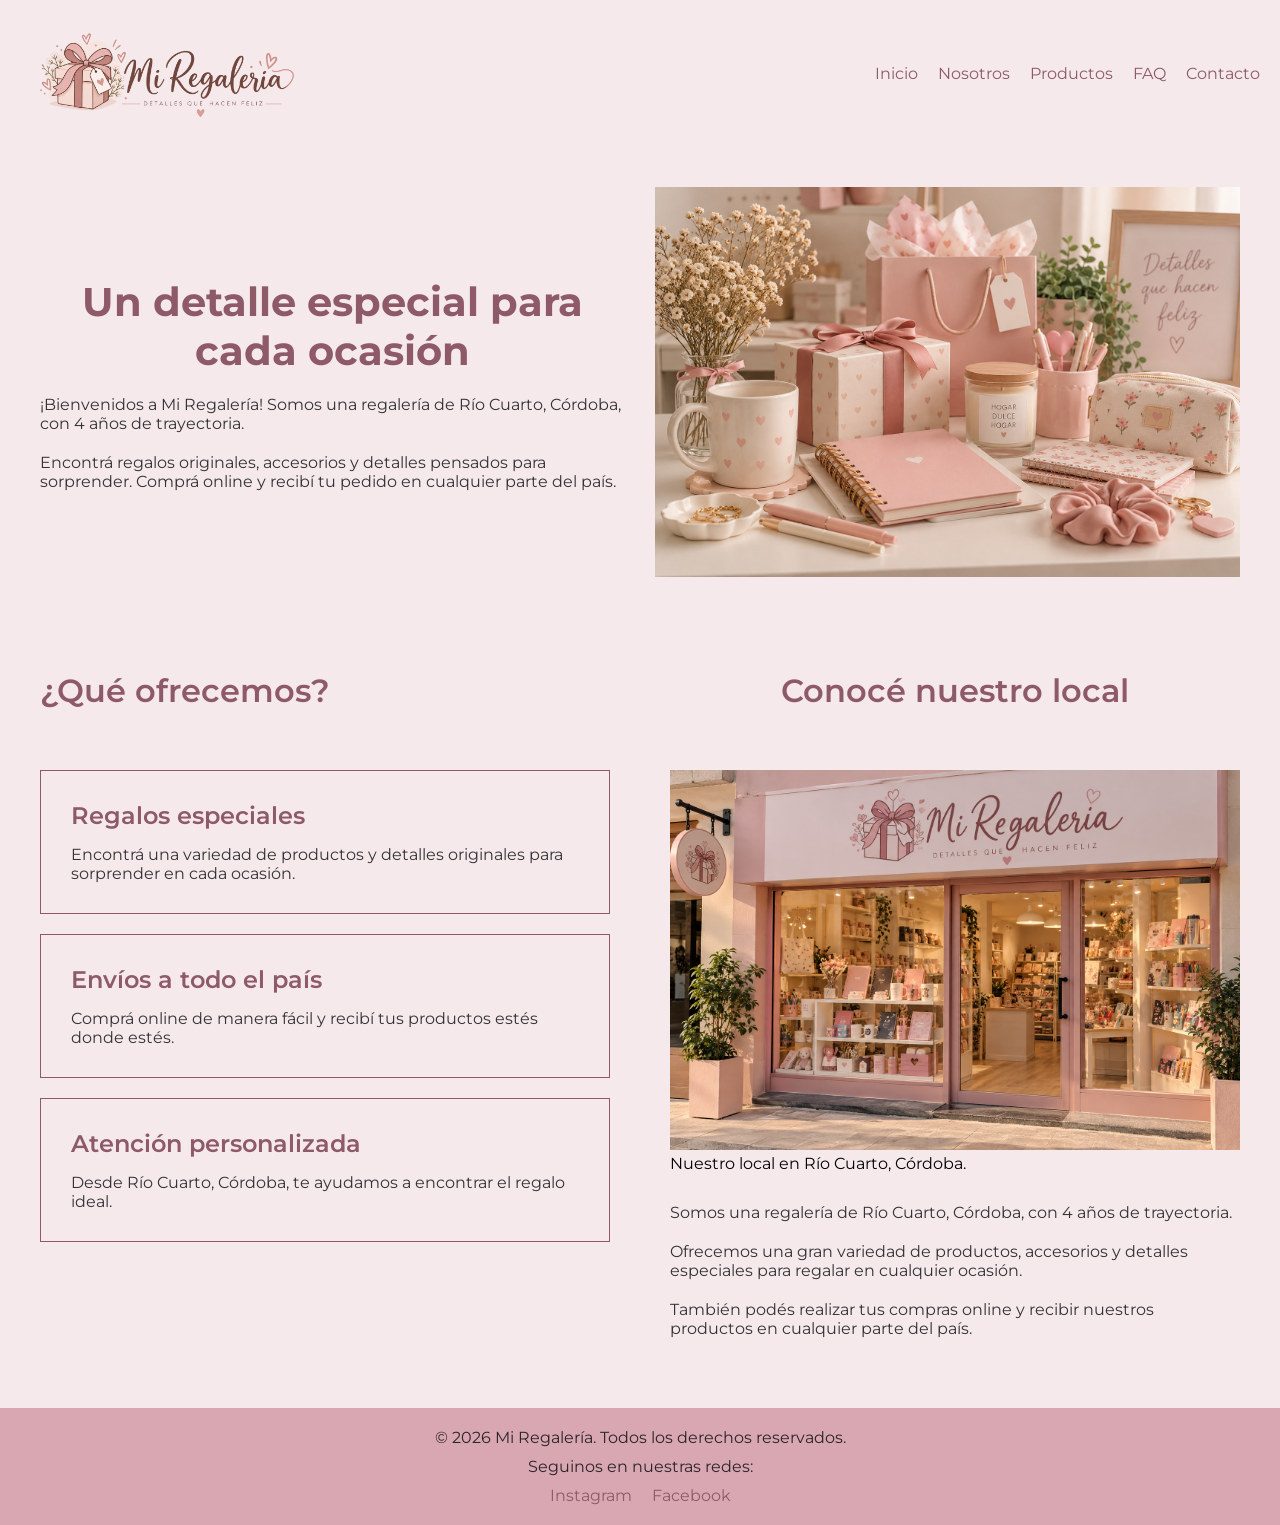
==== commit 1e2a3323: "Correcciones pre entrega 4" ====
--- a/myregaleria/index.html
+++ b/myregaleria/index.html
@@ -109,8 +109,6 @@
                 <!-- Información del local -->
                 <div class="local-texto">
 
-                    <h3>Mi Regalería, en Río Cuarto</h3>
-
                     <p>
                         Somos una regalería de Río Cuarto, Córdoba,
                         con 4 años de trayectoria.
--- a/myregaleria/styles/styles.css
+++ b/myregaleria/styles/styles.css
@@ -77,6 +77,7 @@
 }
 
 /* Organizamos los enlaces del menú */
+
 .nav-ul {
     display: flex;
     flex-wrap: wrap;
@@ -87,10 +88,6 @@
     list-style: none;
 }
 
-/* Quitamos las viñetas */
-.nav-ul li {
-    list-style: none;
-}
 
 /* Estilos de los enlaces */
 .nav-ul li a {
@@ -432,14 +429,13 @@
         gap: 20px;
     }
 
-    /* Página de Inicio */
+    /* Página de Inicio: reorganización de áreas */
     .inicio-grid {
-        grid-template-columns: 1fr;
+        grid-template-columns: 1fr 1fr;
 
         grid-template-areas:
-            "bienvenida"
-            "beneficios"
-            "local";
+            "bienvenida bienvenida"
+            "beneficios local";
     }
 
     /* Bienvenida: texto e imagen en dos columnas */
@@ -468,16 +464,6 @@
         font-size: 1.5rem;
     }
 
-    /* Beneficios: tres columnas */
-    .beneficios-grid {
-        grid-template-columns: repeat(3, 1fr);
-    }
-
-    /* Local: imagen y texto en dos columnas */
-    .local-grid {
-        grid-template-columns: 1fr 1fr;
-    }
-
     /* Página Nosotros: texto e imagen en dos columnas */
     .historia-grid {
         grid-template-columns: 1fr 1fr;
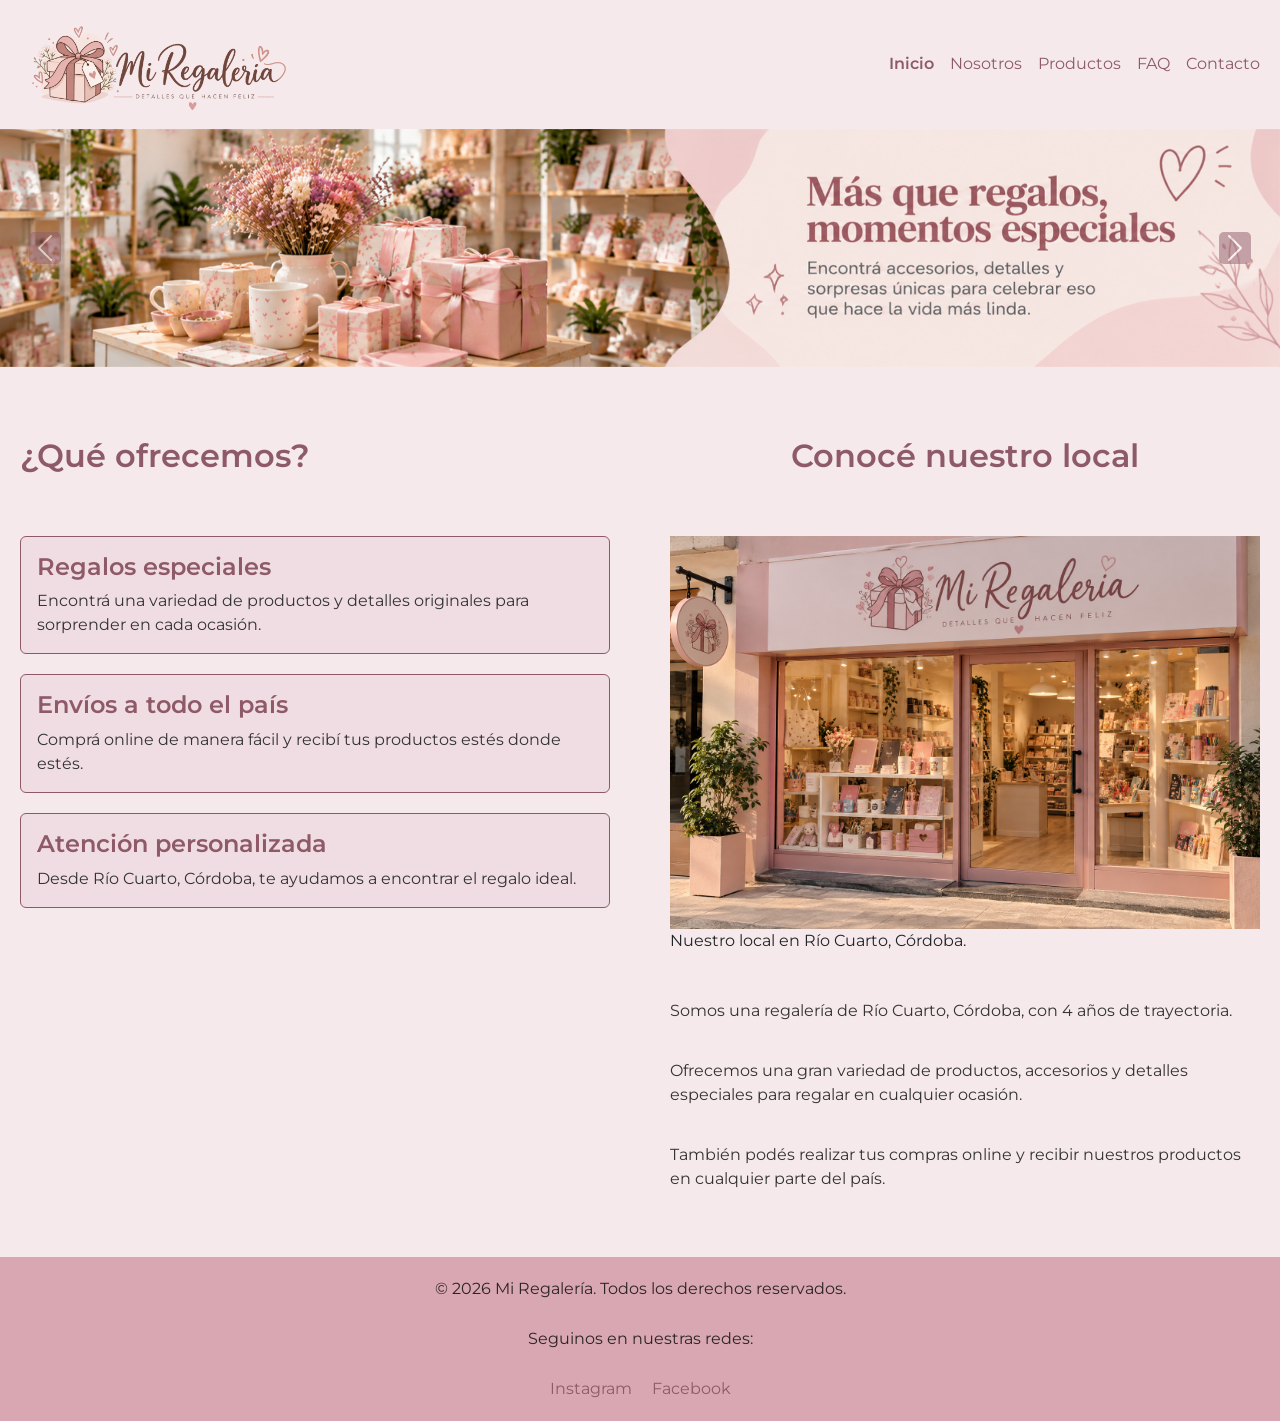
==== commit 5ada2f54: "Pre entrega 5" ====
--- a/myregaleria/index.html
+++ b/myregaleria/index.html
@@ -4,6 +4,10 @@
 <head>
     <meta charset="UTF-8">
     <meta name="viewport" content="width=device-width, initial-scale=1.0">
+
+    <!-- BOOTSTRAP -->
+    <link href="https://cdn.jsdelivr.net/npm/bootstrap@5.3.8/dist/css/bootstrap.min.css" rel="stylesheet"
+        integrity="sha384-sRIl4kxILFvY47J16cr9ZwB07vP4J8+LH7qKQnuqkuIAvNWLzeN8tE5YBujZqJLB" crossorigin="anonymous">
     <!-- CSS -->
     <link rel="stylesheet" href="./styles/styles.css">
     <title>Mi Regaleria</title>
@@ -12,49 +16,99 @@
 <body>
 
     <header>
-        <a href="./index.html">
-            <img src="./assets/img/logo-miRegaleria3.png" alt="Logo de Mi Regalería" class="logo">
-        </a>
-        <nav>
-            <ul class="nav-ul">
-                <li><a href="#">Inicio</a></li>
-                <li><a href="pages/nosotros.html">Nosotros</a></li>
-                <li><a href="pages/productos.html">Productos</a></li>
-                <li><a href="pages/faq.html">FAQ</a></li>
-                <li><a href="pages/contacto.html">Contacto</a></li>
-            </ul>
+        <nav class="navbar navbar-expand-lg bg-nav-mio">
+            <div class="container-fluid">
+
+                <!-- Logo -->
+                <a class="navbar-brand" href="./index.html">
+                    <img src="./assets/img/logo-miRegaleria3.png" alt="Logo de Mi Regalería" class="logo">
+                </a>
+
+                <!-- Botón hamburguesa -->
+                <button class="navbar-toggler" type="button" data-bs-toggle="collapse" data-bs-target="#navbarNav"
+                    aria-controls="navbarNav" aria-expanded="false" aria-label="Abrir menú de navegación">
+
+                    <span class="navbar-toggler-icon"></span>
+                </button>
+
+                <!-- Menú de navegación -->
+                <div class="collapse navbar-collapse" id="navbarNav">
+
+                    <ul class="navbar-nav ms-auto">
+
+                        <li class="nav-item">
+                            <a class="nav-link active" aria-current="page" href="./index.html">Inicio</a>
+                        </li>
+
+                        <li class="nav-item">
+                            <a class="nav-link" href="pages/nosotros.html">Nosotros</a>
+                        </li>
+
+                        <li class="nav-item">
+                            <a class="nav-link" href="pages/productos.html">Productos</a>
+                        </li>
+
+                        <li class="nav-item">
+                            <a class="nav-link" href="pages/faq.html">FAQ</a>
+                        </li>
+
+                        <li class="nav-item">
+                            <a class="nav-link" href="pages/contacto.html">Contacto</a>
+                        </li>
+
+                    </ul>
+
+                </div>
+            </div>
         </nav>
     </header>
-
     <main class="inicio-grid">
 
-        <!-- Sección de bienvenida -->
-
-        <section class="bienvenida">
-
-            <div class="bienvenida-texto">
-                <h1>Un detalle especial para cada ocasión</h1>
-
-                <p>
-                    ¡Bienvenidos a Mi Regalería! Somos una regalería de
-                    Río Cuarto, Córdoba, con 4 años de trayectoria.
-                </p>
-
-                <p>
-                    Encontrá regalos originales, accesorios y detalles
-                    pensados para sorprender. Comprá online y recibí
-                    tu pedido en cualquier parte del país.
-                </p>
-            </div>
-
-            <figure>
-                <img src="./assets/img/imagen-bienvenida.png" alt="Selección de regalos y accesorios de Mi Regalería">
-            </figure>
+
+        <!-- Carrusel principal -->
+        <section class="banner-principal">
+
+            <div id="carouselPrincipal" class="carousel slide" data-bs-ride="carousel">
+
+                <div class="carousel-inner">
+
+                    <!-- Primera imagen -->
+                    <div class="carousel-item active">
+                        <img src="./assets/img/banner_momentos_especiales.png" class="d-block w-100"
+                            alt="Regalos originales para sorprender en Mi Regalería">
+                    </div>
+
+                    <!-- Segunda imagen -->
+                    <div class="carousel-item">
+                        <img src="./assets/img/banner_regalos_que_emocionan.png" class="d-block w-100"
+                            alt="Ideas de regalos para ocasiones especiales">
+                    </div>
+
+                </div>
+
+                <!-- Botón anterior -->
+                <button class="carousel-control-prev" type="button" data-bs-target="#carouselPrincipal"
+                    data-bs-slide="prev">
+
+                    <span class="carousel-control-prev-icon" aria-hidden="true"></span>
+
+                    <span class="visually-hidden">Anterior</span>
+                </button>
+
+                <!-- Botón siguiente -->
+                <button class="carousel-control-next" type="button" data-bs-target="#carouselPrincipal"
+                    data-bs-slide="next">
+
+                    <span class="carousel-control-next-icon" aria-hidden="true"></span>
+
+                    <span class="visually-hidden">Siguiente</span>
+                </button>
+
+            </div>
 
         </section>
 
         <!-- Sección de beneficios -->
-
         <section class="beneficios">
 
             <h2>¿Qué ofrecemos?</h2>
@@ -62,30 +116,36 @@
             <div class="beneficios-grid">
 
                 <!-- Beneficio 1 -->
-                <article>
-                    <h3>Regalos especiales</h3>
-                    <p>
-                        Encontrá una variedad de productos y detalles
-                        originales para sorprender en cada ocasión.
-                    </p>
+                <article class="card">
+                    <div class="card-body">
+                        <h3 class="card-title">Regalos especiales</h3>
+                        <p class="card-text">
+                            Encontrá una variedad de productos y detalles
+                            originales para sorprender en cada ocasión.
+                        </p>
+                    </div>
                 </article>
 
                 <!-- Beneficio 2 -->
-                <article>
-                    <h3>Envíos a todo el país</h3>
-                    <p>
-                        Comprá online de manera fácil y recibí
-                        tus productos estés donde estés.
-                    </p>
+                <article class="card">
+                    <div class="card-body">
+                        <h3 class="card-title">Envíos a todo el país</h3>
+                        <p class="card-text">
+                            Comprá online de manera fácil y recibí
+                            tus productos estés donde estés.
+                        </p>
+                    </div>
                 </article>
 
                 <!-- Beneficio 3 -->
-                <article>
-                    <h3>Atención personalizada</h3>
-                    <p>
-                        Desde Río Cuarto, Córdoba, te ayudamos
-                        a encontrar el regalo ideal.
-                    </p>
+                <article class="card">
+                    <div class="card-body">
+                        <h3 class="card-title">Atención personalizada</h3>
+                        <p class="card-text">
+                            Desde Río Cuarto, Córdoba, te ayudamos
+                            a encontrar el regalo ideal.
+                        </p>
+                    </div>
                 </article>
 
             </div>
@@ -145,6 +205,11 @@
         </ul>
 
     </footer>
+
+    <!-- BOOTSTRAP -->
+    <script src="https://cdn.jsdelivr.net/npm/bootstrap@5.3.8/dist/js/bootstrap.bundle.min.js"
+        integrity="sha384-FKyoEForCGlyvwx9Hj09JcYn3nv7wiPVlz7YYwJrWVcXK/BmnVDxM+D2scQbITxI"
+        crossorigin="anonymous"></script>
 </body>
 
 </html>
--- a/myregaleria/styles/styles.css
+++ b/myregaleria/styles/styles.css
@@ -5,7 +5,6 @@
 
 /* ===== RESET DEL BOX MODEL ===== */
 
-/* Eliminamos los márgenes y espacios predeterminados */
 * {
     margin: 0;
     padding: 0;
@@ -21,11 +20,13 @@
 
     display: grid;
     grid-template-columns: 1fr;
-
     grid-template-areas:
         "header"
         "main"
         "footer";
+
+    grid-template-rows: auto 1fr auto;
+    min-height: 100vh;
 }
 
 /* Título principal */
@@ -41,6 +42,7 @@
     color: #8E5A68;
     font-size: 1.5rem;
     font-weight: 600;
+    margin-bottom: 30px;
 }
 
 /* Títulos de los productos */
@@ -58,26 +60,81 @@
 
 /* ===== HEADER Y NAVEGACIÓN ===== */
 
-/* Versión celular: logo arriba y menú debajo */
 header {
     grid-area: header;
-
-    display: flex;
-    flex-direction: column;
-    align-items: center;
-    gap: 20px;
-
-    padding: 20px;
-}
-
-/* Tamaño del logo */
+}
+
+/* Tamaño del logo en celulares */
 .logo {
-    width: 280px;
+    width: 180px;
     height: auto;
 }
 
-/* Organizamos los enlaces del menú */
-
+
+/* ===== NAVBAR BOOTSTRAP ===== */
+
+/* Color de fondo personalizado */
+.bg-nav-mio {
+    background-color: #F5E9EC;
+}
+
+/* Enlaces del menú */
+.navbar .nav-link {
+    color: #8E5A68;
+    text-decoration: none;
+    transition: color 0.3s ease;
+}
+
+/* Al pasar el mouse */
+.navbar .nav-link:hover {
+    color: #D8A7B1;
+}
+
+/* Al seleccionar con el teclado */
+.navbar .nav-link:focus {
+    color: #8E5A68;
+    outline: 2px solid #8E5A68;
+    outline-offset: 4px;
+}
+
+/* Enlace de la página actual */
+.navbar .nav-link.active {
+    color: #8E5A68;
+    font-weight: 600;
+}
+
+/* Al presionar cualquier enlace del navbar */
+.navbar .nav-link:active,
+.navbar .nav-link.active:active {
+    color: #6F4552;
+}
+
+/* Botón hamburguesa */
+.navbar-toggler {
+    border-color: #8E5A68;
+    transition: background-color 0.3s ease;
+}
+
+/* Al pasar el mouse */
+.navbar-toggler:hover {
+    background-color: #F0DDE3;
+}
+
+/* Al seleccionar con el teclado */
+.navbar-toggler:focus-visible {
+    outline: 2px solid #8E5A68;
+    outline-offset: 3px;
+}
+
+/* Al presionar */
+.navbar-toggler:active {
+    background-color: #D8A7B1;
+}
+
+
+/* ===== ENLACES DEL FOOTER ===== */
+
+/* Organización de las redes sociales */
 .nav-ul {
     display: flex;
     flex-wrap: wrap;
@@ -86,13 +143,31 @@
     gap: 15px;
 
     list-style: none;
-}
-
+    padding: 0;
+    margin: 0;
+}
 
 /* Estilos de los enlaces */
 .nav-ul li a {
     color: #8E5A68;
     text-decoration: none;
+    transition: color 0.3s ease;
+}
+
+/* Al pasar el mouse */
+.nav-ul li a:hover {
+    color: #F5E9EC;
+}
+
+/* Al seleccionar con el teclado */
+.nav-ul li a:focus {
+    outline: 2px solid #8E5A68;
+    outline-offset: 4px;
+}
+
+/* Al presionar */
+.nav-ul li a:active {
+    color: #FFFFFF;
 }
 
 
@@ -111,121 +186,157 @@
 
 /* ===== PÁGINA DE INICIO ===== */
 
-/* Grid principal de Inicio: Mobile-First */
+/* Grid principal: Mobile-First */
 .inicio-grid {
     display: grid;
     grid-template-columns: 1fr;
 
     grid-template-areas:
-        "bienvenida"
+        "banner"
         "beneficios"
         "local";
 
     gap: 20px;
-}
-
-
-/* ===== SECCIÓN DE BIENVENIDA ===== */
-
-.bienvenida {
-    grid-area: bienvenida;
-
-    display: grid;
-    grid-template-columns: 1fr;
+    padding: 0;
+}
+
+
+/* ===== CARRUSEL PRINCIPAL ===== */
+
+/* Sección del banner */
+.banner-principal {
+    grid-area: banner;
+    margin-bottom: 30px;
+}
+
+/* Contenedor del carrusel */
+#carouselPrincipal {
+    width: 100%;
+}
+
+/* Imágenes del carrusel */
+#carouselPrincipal .carousel-item img {
+    display: block;
+    width: 100%;
+    height: auto;
+}
+
+/* Tamaño de los botones anterior y siguiente */
+#carouselPrincipal .carousel-control-prev,
+#carouselPrincipal .carousel-control-next {
+    width: 7%;
+    transition: opacity 0.3s ease;
+}
+
+/* Estilo de las flechas */
+#carouselPrincipal .carousel-control-prev-icon,
+#carouselPrincipal .carousel-control-next-icon {
+    background-color: #8E5A68;
+    border-radius: 5px;
+}
+
+/* Al pasar el mouse */
+#carouselPrincipal .carousel-control-prev:hover,
+#carouselPrincipal .carousel-control-next:hover {
+    opacity: 0.7;
+}
+
+/* Al seleccionar con el teclado */
+#carouselPrincipal .carousel-control-prev:focus-visible,
+#carouselPrincipal .carousel-control-next:focus-visible {
+    outline: 2px solid #8E5A68;
+    outline-offset: 2px;
+}
+
+/* Al presionar */
+#carouselPrincipal .carousel-control-prev:active,
+#carouselPrincipal .carousel-control-next:active {
+    opacity: 0.5;
+}
+
+
+/* ===== SECCIÓN DE BENEFICIOS ===== */
+
+.beneficios {
+    grid-area: beneficios;
+
+    display: flex;
+    flex-direction: column;
     gap: 30px;
 
     padding: 20px;
+}
+
+/* Contenedor de las tarjetas */
+.beneficios-grid {
+    display: grid;
+    grid-template-columns: 1fr;
+    gap: 20px;
+}
+
+/* Cards de Bootstrap personalizadas */
+.beneficios-grid .card {
+    border: 1px solid #8E5A68;
+    background-color: #F0DDE3;
+
+    transition: background-color 0.3s ease;
+}
+
+/* Efecto al pasar el mouse */
+.beneficios-grid .card:hover {
+    background-color: #FFFFFF;
+}
+
+/* Títulos de las cards */
+.beneficios-grid .card-title {
+    color: #8E5A68;
+}
+
+/* Texto de las cards */
+.beneficios-grid .card-text {
+    color: #333333;
+}
+
+
+/* ===== SECCIÓN DE NUESTRO LOCAL ===== */
+
+.local {
+    grid-area: local;
+
+    display: flex;
+    flex-direction: column;
+    gap: 30px;
+
+    padding: 20px;
+}
+
+/* Contenedor de imagen y texto */
+.local-grid {
+    display: grid;
+    grid-template-columns: 1fr;
+    gap: 30px;
     align-items: center;
-
-}
-
-.bienvenida-texto {
-    display: flex;
-    flex-direction: column;
-    gap: 20px;
-}
-
-.bienvenida h1 {
-    font-size: 2.5rem;
-}
-
-
-.bienvenida figure img {
+}
+
+/* Información del local */
+.local-texto {
+    display: flex;
+    flex-direction: column;
+    gap: 20px;
+    text-align: left;
+}
+
+.local h2 {
+    text-align: center;
+}
+
+/* Imagen del local */
+.local figure img {
     width: 100%;
     max-width: 100%;
     height: auto;
 }
 
-/* ===== SECCIÓN DE BENEFICIOS ===== */
-
-.beneficios {
-    grid-area: beneficios;
-
-    display: flex;
-    flex-direction: column;
-    gap: 30px;
-
-    padding: 20px;
-}
-
-/* Contenedor de las tarjetas */
-.beneficios-grid {
-    display: grid;
-    grid-template-columns: 1fr;
-    gap: 20px;
-}
-
-/* Cada tarjeta */
-.beneficios-grid article {
-    border: 1px solid #8E5A68;
-    padding: 30px;
-
-    display: flex;
-    flex-direction: column;
-    gap: 15px;
-}
-
-
-/* ===== SECCIÓN DE NUESTRO LOCAL ===== */
-
-.local {
-    grid-area: local;
-
-    display: flex;
-    flex-direction: column;
-    gap: 30px;
-
-    padding: 20px;
-}
-
-/* Contenedor de imagen y texto */
-.local-grid {
-    display: grid;
-    grid-template-columns: 1fr;
-    gap: 30px;
-    align-items: center;
-}
-
-/* Información del local */
-.local-texto {
-    display: flex;
-    flex-direction: column;
-    gap: 20px;
-    text-align: left;
-
-}
-
-.local h2 {
-    text-align: center;
-}
-
-/* Imagen del local */
-
-.local figure img {
-    width: 100%;
-    max-width: 100%;
-    height: auto;
-}
 
 /* ===== PÁGINA DE PRODUCTOS ===== */
 
@@ -239,24 +350,65 @@
     margin: 0 auto;
 }
 
-/* Estilos de cada tarjeta */
-.productos article {
-    padding: 20px;
+
+/* ===== CARDS DE PRODUCTOS ===== */
+
+.productos .card {
     border: 1px solid #8E5A68;
-
-    display: flex;
-    flex-direction: column;
-    gap: 15px;
-}
-
-/* Separación entre el título y las tarjetas */
-h2 {
-    margin-bottom: 30px;
-}
-
-/* ===== IMÁGENES ===== */
-
-/* Ajustamos las imágenes al espacio disponible */
+    background-color: #F5E9EC;
+
+    transition: background-color 0.3s ease;
+}
+
+/* Fondo alternado en las tarjetas pares */
+.productos .card:nth-child(even) {
+    background-color: #F0DDE3;
+}
+
+/* Efecto al pasar el mouse */
+.productos .card:hover {
+    background-color: #FFFFFF;
+}
+
+/* Imágenes de las cards */
+.productos .card-img-top {
+    width: 100%;
+    max-width: 100%;
+    height: 300px;
+    object-fit: contain;
+    padding: 10px;
+}
+
+/* Espacio debajo de las imágenes */
+.productos .card figure {
+    margin-bottom: 0;
+}
+
+/* Descripción debajo de la imagen */
+.productos .card figcaption {
+    padding: 10px;
+    text-align: center;
+    font-size: 0.9rem;
+}
+
+/* Cuerpo de las cards */
+.productos .card-body {
+    padding: 20px;
+}
+
+/* Títulos de las cards */
+.productos .card-title {
+    color: #8E5A68;
+}
+
+/* Textos de las cards */
+.productos .card-text {
+    color: #333333;
+}
+
+
+/* ===== IMÁGENES GENERALES ===== */
+
 figure img {
     width: 100%;
     max-width: 350px;
@@ -284,7 +436,6 @@
 }
 
 
-
 /* ===== PÁGINA NOSOTROS ===== */
 
 .historia {
@@ -313,6 +464,7 @@
     max-width: 100%;
     height: auto;
 }
+
 
 /* ===== PÁGINA FAQ ===== */
 
@@ -336,6 +488,7 @@
     margin-bottom: 0;
 }
 
+
 /* ===== ATENCIÓN AL CLIENTE - FAQ ===== */
 
 .faq-atencion {
@@ -362,6 +515,7 @@
     max-width: 100%;
     height: auto;
 }
+
 
 /* ===== PÁGINA CONTACTO ===== */
 
@@ -392,22 +546,58 @@
     gap: 20px;
 }
 
-/* Campos */
+
+/* ===== CAMPOS DEL FORMULARIO ===== */
+
 .contacto-formulario input {
     width: 100%;
     padding: 10px;
     border: 1px solid #8E5A68;
-}
-
-/* Botón */
+
+    background-color: #FFFFFF;
+    transition: background-color 0.3s ease;
+}
+
+/* Campo seleccionado */
+.contacto-formulario input:focus {
+    background-color: #FFF3F6;
+    outline: 2px solid #8E5A68;
+    outline-offset: 2px;
+}
+
+
+/* ===== BOTÓN DEL FORMULARIO ===== */
+
 .contacto-formulario button {
     padding: 10px;
     background-color: #D8A7B1;
     color: #333333;
     border: 1px solid #8E5A68;
-}
-
-/* Imagen */
+
+    cursor: pointer;
+    transition: background-color 0.3s ease, color 0.3s ease;
+}
+
+/* Al pasar el mouse */
+.contacto-formulario button:hover {
+    background-color: #8E5A68;
+    color: #FFFFFF;
+}
+
+/* Al seleccionar con el teclado */
+.contacto-formulario button:focus {
+    outline: 2px solid #8E5A68;
+    outline-offset: 4px;
+}
+
+/* Al presionar el botón */
+.contacto-formulario button:active {
+    background-color: #6F4552;
+}
+
+
+/* ===== IMAGEN DE CONTACTO ===== */
+
 .contacto-atencion figure img {
     width: 100%;
     max-width: 100%;
@@ -419,37 +609,29 @@
 
 @media (min-width: 1024px) {
 
-    /* Header: logo y menú en una fila */
-    header {
-        flex-direction: row;
-        justify-content: space-between;
-    }
-
+    /* Logo más grande en escritorio */
+    .logo {
+        width: 280px;
+    }
+
+    /* Separación de enlaces del footer */
     .nav-ul {
         gap: 20px;
     }
 
-    /* Página de Inicio: reorganización de áreas */
+    /* Inicio: reorganización de áreas */
     .inicio-grid {
         grid-template-columns: 1fr 1fr;
 
         grid-template-areas:
-            "bienvenida bienvenida"
+            "banner banner"
             "beneficios local";
     }
 
-    /* Bienvenida: texto e imagen en dos columnas */
-    .bienvenida {
-        grid-template-columns: 1fr 1fr;
-    }
-
-
-    /* Página de Productos: 4 columnas */
+    /* Productos: tres columnas */
     .productos {
-        grid-template-columns: repeat(4, 1fr);
-    }
-
-
+        grid-template-columns: repeat(3, 1fr);
+    }
 
     /* Títulos más grandes en escritorio */
     h1 {
@@ -464,21 +646,25 @@
         font-size: 1.5rem;
     }
 
-    /* Página Nosotros: texto e imagen en dos columnas */
+    /* Nosotros: texto e imagen en dos columnas */
     .historia-grid {
         grid-template-columns: 1fr 1fr;
     }
 
-    /* FAQ: dos columnas en escritorio */
+    /* FAQ: dos columnas */
     .faq-grid {
         grid-template-columns: repeat(2, 1fr);
     }
 
-    /* Contacto: dos columnas en escritorio */
+    /* Contacto: dos columnas */
     .contacto-grid {
         grid-template-columns: 1fr 1fr;
     }
-}
+
+}
+
+
+/* ===== OTROS AJUSTES ===== */
 
 .local-texto h3 {
     text-align: center;
